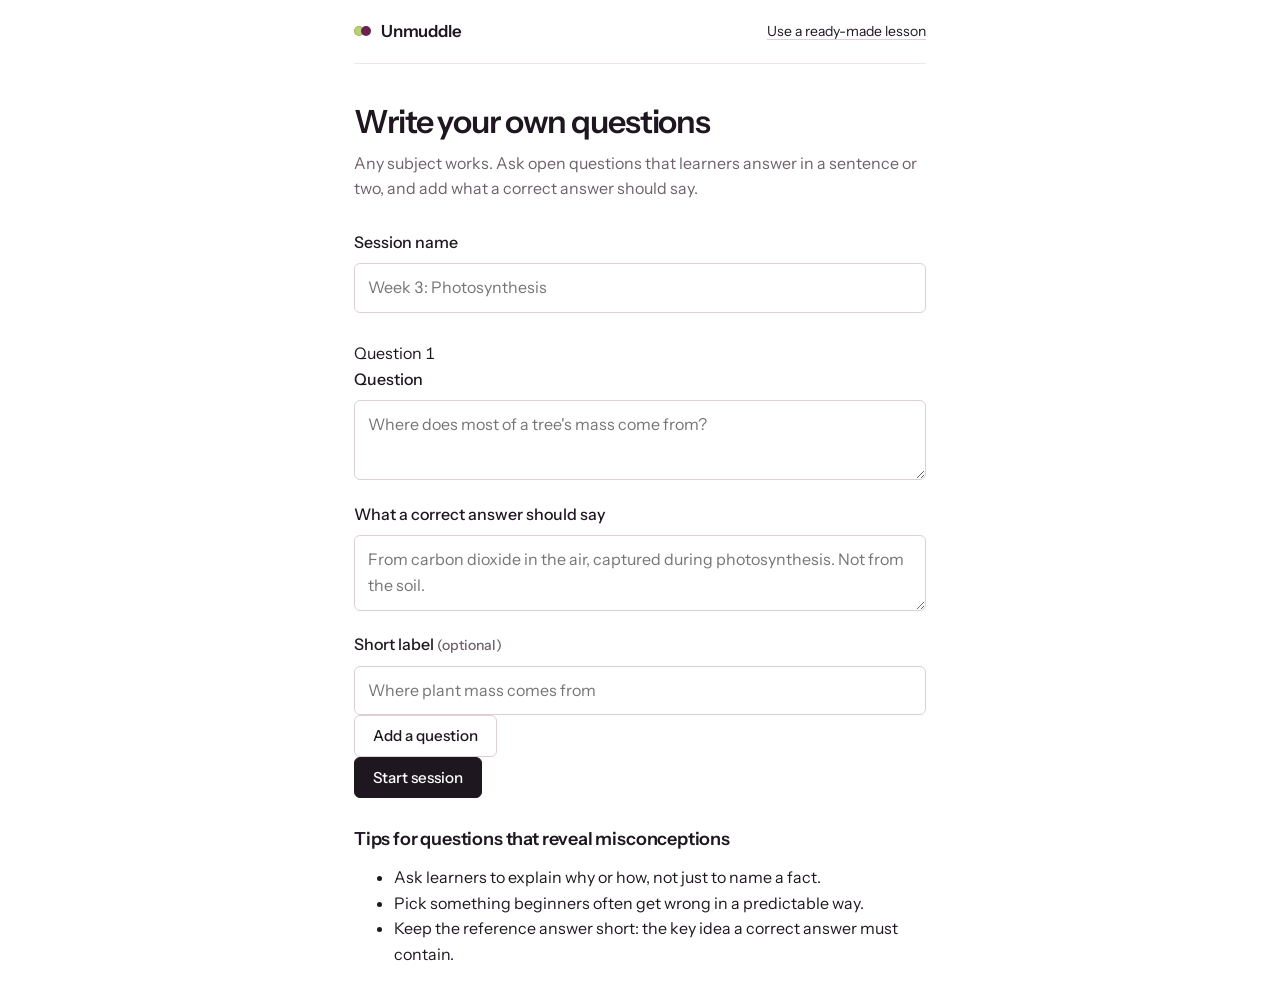
==== web/create.html @ d793257a "Add page for writing your own questions" ====
<!DOCTYPE html>
<html lang="en">
<head>
  <meta charset="utf-8">
  <meta name="viewport" content="width=device-width, initial-scale=1">
  <title>Write your own questions | Unmuddle</title>
  <link rel="preconnect" href="https://fonts.googleapis.com">
  <link rel="preconnect" href="https://fonts.gstatic.com" crossorigin>
  <link href="https://fonts.googleapis.com/css2?family=Instrument+Sans:wght@400;500;600&display=swap" rel="stylesheet">
  <link rel="icon" href="favicon.svg" type="image/svg+xml">
  <link rel="stylesheet" href="style.css">
</head>
<body>
  <div class="wrap narrow">
    <header class="topbar">
      <a class="wordmark" href="/"><span class="mark" aria-hidden="true"><i></i><i></i></span>Unmuddle</a>
      <a class="small" href="/#lessons">Use a ready-made lesson</a>
    </header>

    <main>
      <div class="page-head reveal">
        <h1>Write your own questions</h1>
        <p>Any subject works. Ask open questions that learners answer in a sentence or two, and add what a correct answer should say.</p>
      </div>

      <form id="create-form" novalidate>
        <div class="q-field reveal" style="--i:1">
          <label for="title">Session name</label>
          <input type="text" id="title" maxlength="80" placeholder="Week 3: Photosynthesis" required>
        </div>

        <div id="questions"></div>

        <div class="reveal" style="--i:3">
          <button class="btn ghost" type="button" id="add-btn">Add a question</button>
          <span class="muted small" id="count-note" style="margin-left:10px"></span>
        </div>

        <div class="create-submit reveal" style="--i:4">
          <button class="btn" type="submit" id="submit-btn">Start session</button>
          <p class="error" id="form-error" role="alert"></p>
        </div>
      </form>

      <aside class="tips reveal" style="--i:5">
        <h3>Tips for questions that reveal misconceptions</h3>
        <ul>
          <li>Ask learners to explain why or how, not just to name a fact.</li>
          <li>Pick something beginners often get wrong in a predictable way.</li>
          <li>Keep the reference answer short: the key idea a correct answer must contain.</li>
        </ul>
      </aside>
    </main>
  </div>

  <script src="common.js"></script>
  <script>
    const MAX = 5;
    const list = document.getElementById("questions");
    const addBtn = document.getElementById("add-btn");
    const note = document.getElementById("count-note");
    let nextId = 1;

    function renumber() {
      const cards = [...list.querySelectorAll(".q-card")];
      cards.forEach((card, i) => {
        card.querySelector(".q-num").textContent = `Question ${i + 1}`;
        card.querySelector(".remove").hidden = cards.length === 1;
      });
      addBtn.disabled = cards.length >= MAX;
      note.textContent = cards.length >= MAX ? `${MAX} questions is the limit.` : "";
    }

    function addQuestion(focus = true) {
      const id = nextId++;
      const card = document.createElement("section");
      card.className = "q-card reveal";
      card.innerHTML = `
        <div class="q-card-head">
          <span class="q-num"></span>
          <button class="remove" type="button" aria-label="Remove this question">Remove</button>
        </div>
        <label for="text-${id}">Question</label>
        <textarea id="text-${id}" data-role="text" maxlength="600" style="min-height:80px"
          placeholder="Where does most of a tree's mass come from?"></textarea>
        <label for="ref-${id}" style="margin-top:14px">What a correct answer should say</label>
        <textarea id="ref-${id}" data-role="ref" maxlength="1000" style="min-height:70px"
          placeholder="From carbon dioxide in the air, captured during photosynthesis. Not from the soil."></textarea>
        <label for="topic-${id}" style="margin-top:14px">Short label <span class="muted small">(optional)</span></label>
        <input type="text" id="topic-${id}" data-role="topic" maxlength="60" placeholder="Where plant mass comes from">`;
      card.querySelector(".remove").addEventListener("click", () => {
        card.classList.add("leaving");
        const done = () => { card.remove(); renumber(); };
        reducedMotion() ? done() : card.addEventListener("animationend", done, { once: true });
      });
      list.appendChild(card);
      renumber();
      if (focus) card.querySelector("textarea").focus();
    }

    addBtn.addEventListener("click", () => addQuestion());

    document.getElementById("create-form").addEventListener("submit", async (ev) => {
      ev.preventDefault();
      const err = document.getElementById("form-error");
      const btn = document.getElementById("submit-btn");
      err.textContent = "";
      const title = document.getElementById("title").value.trim();
      const questions = [...list.querySelectorAll(".q-card")].map(card => ({
        text: card.querySelector('[data-role="text"]').value.trim(),
        reference_answer: card.querySelector('[data-role="ref"]').value.trim(),
        topic: card.querySelector('[data-role="topic"]').value.trim(),
      }));

      if (!title) { err.textContent = "Give the session a name."; document.getElementById("title").focus(); return; }
      const bad = questions.findIndex(q => q.text.length < 5 || !q.reference_answer);
      if (bad !== -1) {
        err.textContent = `Question ${bad + 1} needs a question and a correct answer.`;
        list.querySelectorAll(".q-card")[bad].querySelector(questions[bad].text.length < 5 ? '[data-role="text"]' : '[data-role="ref"]').focus();
        return;
      }

      btn.disabled = true;
      btn.textContent = "Starting…";
      try {
        const { code } = await api("/api/sessions/custom", { method: "POST", body: JSON.stringify({ title, questions }) });
        location.href = `dashboard.html?code=${code}`;
      } catch (e) {
        err.textContent = e.message;
        btn.disabled = false;
        btn.textContent = "Start session";
      }
    });

    addQuestion(false);
    stagger(document.querySelector("main"));
  </script>
</body>
</html>
---- web/style.css ----
/* Unmuddle: quiet, professional UI. Colour is used only for meaning:
   soft green = muddled, plum = cleared. */
:root {
  --bg: #ffffff;
  --surface: #faf7f8;
  --ink: #1f1720;
  --ink-2: #3d3239;
  --muted: #6e6169;
  --line: #efe6ea;
  --line-strong: #dccfd6;
  --muddle: #b9d175;
  --muddle-edge: rgba(92, 118, 26, 0.3);
  --muddle-text: #5a6e1c;
  --muddle-soft: #f5f9e9;
  --clear: #6b2152;
  --clear-soft: #f6eaf1;
  --danger: #b42318;
  --focus: #6b2152;
  --radius: 10px;
  --radius-sm: 6px;
  --font: "Instrument Sans", ui-sans-serif, system-ui, -apple-system, "Segoe UI", sans-serif;
  --ease: cubic-bezier(0.2, 0.7, 0.2, 1);
}

* { box-sizing: border-box; }
html { -webkit-text-size-adjust: 100%; }

body {
  margin: 0;
  background: var(--bg);
  color: var(--ink);
  font: 400 16px/1.6 var(--font);
  font-feature-settings: "tnum" 1;
  -webkit-font-smoothing: antialiased;
}

h1, h2, h3 { margin: 0; font-weight: 600; letter-spacing: -0.02em; line-height: 1.15; }
h1 { font-size: clamp(2.1rem, 4.6vw, 3.25rem); letter-spacing: -0.035em; }
h2 { font-size: 1.375rem; }
h3 { font-size: 1.125rem; letter-spacing: -0.01em; }
p { margin: 0; }
a { color: inherit; text-underline-offset: 3px; text-decoration-color: var(--line-strong); }
a:hover { text-decoration-color: currentColor; }

:focus-visible { outline: 2px solid var(--focus); outline-offset: 2px; border-radius: 4px; }

.wrap { max-width: 1040px; margin: 0 auto; padding: 0 24px; }
.narrow { max-width: 620px; }
.muted { color: var(--muted); }
.small { font-size: 0.875rem; }
.error { color: var(--danger); font-size: 0.925rem; min-height: 1.4em; margin-top: 10px; }

/* Header */
.topbar {
  display: flex; align-items: center; justify-content: space-between; gap: 16px;
  padding: 18px 0; border-bottom: 1px solid var(--line);
}
.wordmark { display: inline-flex; align-items: center; gap: 10px; font-weight: 600; font-size: 1.05rem; text-decoration: none; letter-spacing: -0.01em; }
.mark { display: inline-flex; }
.mark i { width: 10px; height: 10px; border-radius: 50%; background: var(--muddle); box-shadow: inset 0 0 0 1px var(--muddle-edge); display: block; }
.mark i + i { background: var(--clear); box-shadow: none; margin-left: -3px; }

/* Buttons and fields */
.btn {
  display: inline-flex; align-items: center; justify-content: center; gap: 8px;
  font: 500 0.95rem/1 var(--font); padding: 12px 18px; border-radius: var(--radius-sm);
  border: 1px solid var(--ink); background: var(--ink); color: #fff; cursor: pointer; text-decoration: none;
  transition: background 0.15s ease, border-color 0.15s ease, transform 0.15s var(--ease);
}
.btn:hover { background: #352a33; }
.btn:active { transform: translateY(1px); }
.btn.ghost { background: var(--bg); color: var(--ink); border-color: var(--line-strong); }
.btn.ghost:hover { background: var(--surface); }
.btn.clear { background: var(--clear); border-color: var(--clear); }
.btn.clear:hover { background: #561a42; }
.btn[disabled] { opacity: 0.6; cursor: default; }

label { display: block; font-weight: 500; margin-bottom: 8px; }
input[type="text"], textarea {
  width: 100%; font: inherit; color: var(--ink); background: var(--bg);
  border: 1px solid var(--line-strong); border-radius: var(--radius-sm); padding: 11px 13px;
  transition: border-color 0.15s ease, box-shadow 0.15s ease;
}
input[type="text"]:focus, textarea:focus { border-color: var(--focus); box-shadow: 0 0 0 3px rgba(107, 33, 82, 0.15); outline: none; }
textarea { min-height: 104px; resize: vertical; }

/* Landing */
.hero { display: grid; grid-template-columns: 1.05fr 0.95fr; gap: 56px; align-items: center; padding: 72px 0 80px; }
.lead { font-size: 1.125rem; color: var(--ink-2); margin: 20px 0 32px; max-width: 32em; }
.actions { display: flex; flex-wrap: wrap; gap: 10px; }

.section { padding: 56px 0; border-top: 1px solid var(--line); }
.section-head { display: grid; grid-template-columns: 1fr 1.6fr; gap: 40px; }
.section-head p { color: var(--muted); margin-top: 8px; }

.lessons { list-style: none; margin: 0; padding: 0; border-top: 1px solid var(--line); }
.lessons li { border-bottom: 1px solid var(--line); }
.lesson-btn {
  width: 100%; display: grid; grid-template-columns: 2.5rem 1fr auto; gap: 12px; align-items: center;
  background: none; border: 0; padding: 15px 8px; font: inherit; color: inherit; text-align: left; cursor: pointer;
  transition: background 0.15s ease, padding 0.2s var(--ease);
}
.lesson-btn:hover { background: var(--surface); padding-left: 14px; }
.lesson-num { color: var(--muted); font-size: 0.9rem; }
.lesson-title { font-weight: 500; }
.lesson-go { color: var(--muted); font-size: 0.875rem; opacity: 0; transition: opacity 0.15s ease; }
.lesson-btn:hover .lesson-go, .lesson-btn:focus-visible .lesson-go { opacity: 1; }

.steps { list-style: none; margin: 0; padding: 0; counter-reset: step; border-top: 1px solid var(--line); }
.steps li { counter-increment: step; display: grid; grid-template-columns: 2.5rem 1fr; padding: 12px 8px; border-bottom: 1px solid var(--line); color: var(--ink-2); }
.steps li::before { content: counter(step); color: var(--muted); font-size: 0.9rem; padding-top: 1px; }

.join-inline { display: flex; gap: 8px; }
.join-inline input { width: 9.5rem; text-transform: uppercase; letter-spacing: 0.12em; font-weight: 500; padding: 9px 12px; }
.join-inline .btn { padding: 9px 14px; }
.join-inline input::placeholder { text-transform: none; letter-spacing: 0; font-weight: 400; }

/* Dots: one per learner */
.dots { display: flex; flex-wrap: wrap; gap: 6px; margin: 14px 0; min-height: 12px; }
.dot { width: 12px; height: 12px; border-radius: 50%; background: var(--muddle); box-shadow: inset 0 0 0 1px var(--muddle-edge); transition: background-color 0.7s var(--ease), box-shadow 0.7s var(--ease); }
.dot.fixed { background: var(--clear); box-shadow: none; }
.dot.neutral { background: var(--line-strong); box-shadow: none; }
.dot.pop { animation: pop 0.45s var(--ease) both; }
.dot.just-fixed { animation: settle 0.7s var(--ease); }

/* Myth card */
.myth { background: var(--bg); border: 1px solid var(--line); border-radius: var(--radius); padding: 22px 24px; }
.myth + .myth { margin-top: 12px; }
.myth-head { display: flex; justify-content: space-between; gap: 20px; align-items: baseline; }
.myth-title { font-weight: 600; }
.myth-count { font-size: 1.5rem; font-weight: 600; color: var(--ink); white-space: nowrap; letter-spacing: -0.02em; }
.myth-count small { font-size: 0.85rem; font-weight: 400; color: var(--muted); letter-spacing: 0; }
.share { height: 3px; background: var(--surface); border-radius: 3px; overflow: hidden; margin-top: 12px; }
.share span { display: block; height: 100%; background: #a6c25c; border-radius: 3px; transform-origin: left; animation: grow 0.9s var(--ease) both; animation-delay: calc(var(--i, 0) * 70ms + 200ms); }
.why { margin-top: 12px; color: var(--ink-2); }
.fix { border-left: 2px solid var(--clear); padding: 2px 0 2px 16px; margin-top: 16px; }
.fix-label { font-size: 0.85rem; font-weight: 600; color: var(--clear); margin-bottom: 2px; }
.quotes { list-style: none; padding: 0; margin: 10px 0 0; color: var(--muted); font-size: 0.925rem; }
.quotes li { padding: 6px 0 6px 14px; border-left: 2px solid var(--line); margin-top: 4px; }
.check { margin-top: 16px; padding-top: 14px; border-top: 1px solid var(--line); font-size: 0.925rem; color: var(--muted); }
.fixed-count { color: var(--clear); font-weight: 600; }

details summary { cursor: pointer; font-weight: 500; font-size: 0.925rem; margin-top: 14px; color: var(--ink-2); list-style: none; }
details summary::-webkit-details-marker { display: none; }
details summary::before { content: "+"; display: inline-block; width: 1.1em; color: var(--muted); transition: transform 0.2s var(--ease); }
details[open] summary::before { transform: rotate(45deg); }
details[open] > :not(summary) { animation: rise 0.3s var(--ease) both; }

/* Dashboard */
.session-bar { display: grid; grid-template-columns: 1fr auto; gap: 40px; align-items: start; padding: 40px 0; }
.session-title { font-size: clamp(1.6rem, 3.4vw, 2.25rem); }
.live { display: flex; flex-wrap: wrap; align-items: center; gap: 32px; margin-top: 28px; }
.live-count { font-size: 3rem; font-weight: 600; line-height: 1; letter-spacing: -0.04em; }
.live-label { color: var(--muted); font-size: 0.925rem; margin-top: 6px; display: flex; align-items: center; gap: 8px; }
.live-dot { width: 7px; height: 7px; border-radius: 50%; background: var(--clear); animation: breathe 2s ease-in-out infinite; }
.join-card { display: flex; gap: 18px; align-items: center; border: 1px solid var(--line); border-radius: var(--radius); padding: 14px 18px 14px 14px; }
.join-card img { width: 124px; height: 124px; display: block; }
.code { font-size: 2rem; font-weight: 600; letter-spacing: 0.14em; margin: 2px 0 4px; }

.progress[hidden] { display: none; }
.progress { display: flex; flex-direction: column; gap: 6px; margin-top: 16px; font-size: 0.925rem; color: var(--muted); }
.progress div { display: flex; align-items: center; gap: 10px; opacity: 0.45; transition: opacity 0.3s ease, color 0.3s ease; }
.progress div::before { content: ""; width: 8px; height: 8px; border-radius: 50%; border: 1.5px solid currentColor; transition: background 0.3s ease; }
.progress div.active { opacity: 1; color: var(--ink); }
.progress div.active::before { animation: breathe 1.2s ease-in-out infinite; background: var(--muddle); border-color: var(--muddle-text); }
.progress div.done { opacity: 1; }
.progress div.done::before { background: var(--clear); border-color: var(--clear); }

.notice { border: 1px solid #dde8bd; background: var(--muddle-soft); border-radius: var(--radius-sm); padding: 10px 14px; font-size: 0.925rem; margin-bottom: 8px; }

.question-block { padding: 40px 0; border-top: 1px solid var(--line); }
.question-block > header { margin-bottom: 20px; max-width: 44em; }
.question-text { margin-top: 6px; color: var(--muted); }
.score-line { margin-top: 10px; font-size: 0.925rem; color: var(--ink-2); }
.all-right { border: 1px solid #e6c9da; background: var(--clear-soft); border-radius: var(--radius); padding: 16px 20px; color: var(--clear); font-weight: 500; }
.one-offs { margin-top: 16px; }

.empty { padding: 8px 0 64px; color: var(--muted); max-width: 34em; }

/* Learner */
.page-head { padding: 40px 0 28px; }
.page-head h1 { font-size: 2rem; }
.page-head p { margin-top: 10px; color: var(--muted); }
.q-field { margin-bottom: 28px; }
.q-field .topic { color: var(--muted); font-size: 0.85rem; margin-bottom: 4px; }
.result { border: 1px solid var(--line); border-radius: var(--radius); padding: 20px 22px; margin-bottom: 12px; }
.result h3 { margin-top: 10px; }
.result .your { color: var(--muted); font-size: 0.925rem; margin: 6px 0 12px; }
.tag { display: inline-flex; align-items: center; gap: 6px; font-weight: 500; font-size: 0.85rem; }
.tag.ok { color: var(--clear); }
.tag.muddled { color: var(--muddle-text); }
.tag::before { content: ""; width: 8px; height: 8px; border-radius: 50%; background: currentColor; }
.followup { margin-top: 16px; padding-top: 16px; border-top: 1px solid var(--line); }
.followup .btn { margin-top: 10px; }
.success { display: flex; gap: 12px; align-items: flex-start; color: var(--clear); }
.success svg { flex: none; width: 22px; height: 22px; }
.success path { stroke-dasharray: 24; stroke-dashoffset: 24; animation: draw 0.5s 0.15s var(--ease) forwards; }
.success circle { animation: pop 0.4s var(--ease) both; transform-origin: center; transform-box: fill-box; }
.waiting { display: flex; gap: 14px; align-items: center; padding: 8px 0 24px; color: var(--ink-2); }
.waiting .dots { margin: 0; flex: none; flex-wrap: nowrap; }
.waiting .dot { animation: wave 1.4s ease-in-out infinite; }
.waiting .dot:nth-child(2) { animation-delay: 0.15s; }
.waiting .dot:nth-child(3) { animation-delay: 0.3s; }

footer { padding: 32px 0 48px; color: var(--muted); font-size: 0.875rem; border-top: 1px solid var(--line); }

/* Dot-grid texture: a quiet echo of the one-dot-per-learner idea */
.grid-bg {
  background-image: radial-gradient(circle, var(--line) 1px, transparent 1.2px);
  background-size: 18px 18px;
}

/* Hero visual: wrong answers drift, group by meaning, then turn plum */
.viz {
  position: relative; aspect-ratio: 1 / 0.86; border: 1px solid var(--line); border-radius: 14px;
  overflow: hidden; background-color: var(--bg);
}
.viz-dot {
  position: absolute; left: 0; top: 0; width: 12px; height: 12px; margin: -6px 0 0 -6px; border-radius: 50%;
  background: var(--line-strong);
  transition: transform 1.6s var(--ease), background-color 0.6s ease;
  will-change: transform;
}
.viz-dot.muddled { background: var(--muddle); box-shadow: inset 0 0 0 1px var(--muddle-edge); }
.viz-dot.fixed { background: var(--clear); box-shadow: none; }
.viz-label {
  position: absolute; left: 0; top: 0; transform: translate(-50%, 0); white-space: nowrap;
  font-size: 0.8rem; color: var(--ink-2); background: rgba(255, 255, 255, 0.92); padding: 2px 8px; border-radius: 999px;
  border: 1px solid var(--line); opacity: 0; transition: opacity 0.6s ease;
}
.viz-label b { font-weight: 600; color: var(--muddle-text); margin-left: 4px; transition: color 0.6s ease; }
.viz-label.show { opacity: 1; }
.viz-label.done b { color: var(--clear); }
.viz-caption { display: flex; align-items: center; justify-content: space-between; gap: 12px; margin-top: 12px; font-size: 0.875rem; color: var(--muted); }
.viz-steps { display: flex; gap: 6px; }
.viz-steps i { width: 18px; height: 3px; border-radius: 2px; background: var(--line); transition: background 0.4s ease; }
.viz-steps i.on { background: var(--ink); }
.viz-phase { transition: opacity 0.3s ease; }

/* Scroll reveal */
.on-scroll { opacity: 0; transform: translateY(12px); transition: opacity 0.7s var(--ease), transform 0.7s var(--ease); }
.on-scroll.seen { opacity: 1; transform: none; }

/* Class map: every learner, grouped by what they believe */
.class-map { border: 1px solid var(--line); border-radius: var(--radius); padding: 18px 20px; margin-bottom: 8px; }
.class-map h2 { font-size: 1rem; }
.class-map .legend { display: flex; flex-wrap: wrap; gap: 16px; font-size: 0.85rem; color: var(--muted); margin-top: 4px; }
.class-map .legend span { display: inline-flex; align-items: center; gap: 6px; }
.class-map .legend i { width: 9px; height: 9px; border-radius: 50%; background: var(--muddle); box-shadow: inset 0 0 0 1px var(--muddle-edge); display: inline-block; }
.class-map .legend i.r { background: transparent; box-shadow: inset 0 0 0 1.5px var(--clear); }
.class-map .legend i.f { background: var(--clear); box-shadow: none; }
.map-row { display: grid; grid-template-columns: 11rem 1fr; gap: 16px; align-items: center; padding: 10px 0; border-top: 1px solid var(--line); margin-top: 12px; }
.map-row + .map-row { margin-top: 0; }
.map-row a { font-size: 0.9rem; font-weight: 500; text-decoration: none; }
.map-row a:hover { text-decoration: underline; }
.map-groups { display: flex; flex-wrap: wrap; gap: 4px 14px; align-items: center; }
.map-group { display: flex; gap: 3px; }
.map-group .dot { width: 10px; height: 10px; }
.map-group.right .dot { background: transparent; box-shadow: inset 0 0 0 1.5px var(--clear); }

@media (max-width: 640px) {
  .map-row { grid-template-columns: 1fr; gap: 6px; }
}

/* Motion */
.reveal { animation: rise 0.55s var(--ease) both; animation-delay: calc(var(--i, 0) * 70ms); }

@keyframes rise { from { opacity: 0; transform: translateY(8px); } to { opacity: 1; transform: none; } }
@keyframes pop { 0% { transform: scale(0); } 70% { transform: scale(1.18); } 100% { transform: scale(1); } }
@keyframes settle { 40% { transform: scale(1.3); } 100% { transform: scale(1); } }
@keyframes grow { from { transform: scaleX(0); } to { transform: scaleX(1); } }
@keyframes draw { to { stroke-dashoffset: 0; } }
@keyframes breathe { 50% { opacity: 0.35; } }
@keyframes wave { 0%, 60%, 100% { transform: translateY(0); background: var(--muddle); } 30% { transform: translateY(-5px); background: var(--clear); } }

@media (max-width: 820px) {
  .hero, .session-bar, .section-head { grid-template-columns: 1fr; gap: 28px; }
  .hero { padding: 40px 0 56px; }
  .join-card img { width: 96px; height: 96px; }
  .topbar .join-inline input { width: 7.5rem; }
}

@media (prefers-reduced-motion: reduce) {
  .on-scroll { opacity: 1; transform: none; }
  *, *::before, *::after { animation-duration: 0.01ms !important; animation-iteration-count: 1 !important; animation-delay: 0ms !important; transition-duration: 0.01ms !important; }
}
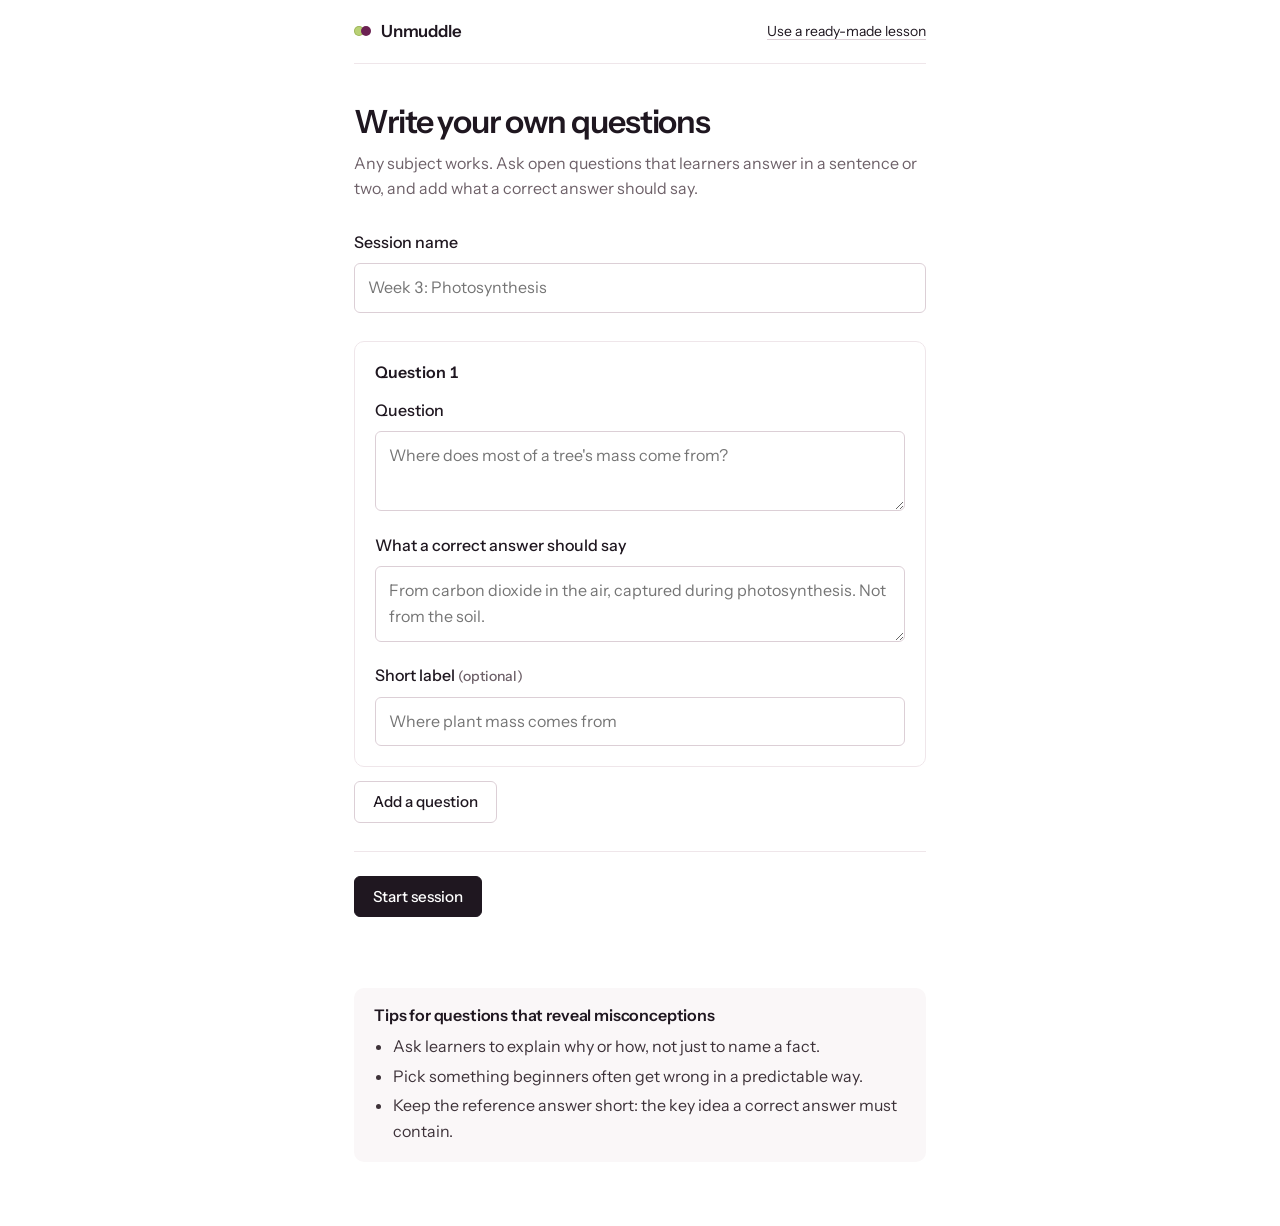
==== commit 8339e260: "Show example placeholders only on the first question and clear errors on edit" ====
--- a/web/create.html
+++ b/web/create.html
@@ -73,6 +73,10 @@
 
     function addQuestion(focus = true) {
       const id = nextId++;
+      // Only the first question shows an example, so later ones don't look filled in.
+      const ex = list.children.length === 0
+        ? { q: "Where does most of a tree's mass come from?", r: "From carbon dioxide in the air, captured during photosynthesis. Not from the soil.", t: "Where plant mass comes from" }
+        : { q: "", r: "", t: "" };
       const card = document.createElement("section");
       card.className = "q-card reveal";
       card.innerHTML = `
@@ -82,12 +86,12 @@
         </div>
         <label for="text-${id}">Question</label>
         <textarea id="text-${id}" data-role="text" maxlength="600" style="min-height:80px"
-          placeholder="Where does most of a tree's mass come from?"></textarea>
+          placeholder="${ex.q}"></textarea>
         <label for="ref-${id}" style="margin-top:14px">What a correct answer should say</label>
         <textarea id="ref-${id}" data-role="ref" maxlength="1000" style="min-height:70px"
-          placeholder="From carbon dioxide in the air, captured during photosynthesis. Not from the soil."></textarea>
+          placeholder="${ex.r}"></textarea>
         <label for="topic-${id}" style="margin-top:14px">Short label <span class="muted small">(optional)</span></label>
-        <input type="text" id="topic-${id}" data-role="topic" maxlength="60" placeholder="Where plant mass comes from">`;
+        <input type="text" id="topic-${id}" data-role="topic" maxlength="60" placeholder="${ex.t}">`;
       card.querySelector(".remove").addEventListener("click", () => {
         card.classList.add("leaving");
         const done = () => { card.remove(); renumber(); };
@@ -99,6 +103,11 @@
     }
 
     addBtn.addEventListener("click", () => addQuestion());
+
+    // Clear the error as soon as the leader starts fixing things.
+    document.getElementById("create-form").addEventListener("input", () => {
+      document.getElementById("form-error").textContent = "";
+    });
 
     document.getElementById("create-form").addEventListener("submit", async (ev) => {
       ev.preventDefault();
--- a/web/style.css
+++ b/web/style.css
@@ -204,6 +204,23 @@
 
 footer { padding: 32px 0 48px; color: var(--muted); font-size: 0.875rem; border-top: 1px solid var(--line); }
 
+/* Write your own questions */
+.q-card { border: 1px solid var(--line); border-radius: var(--radius); padding: 18px 20px 20px; margin-bottom: 14px; }
+.q-card-head { display: flex; justify-content: space-between; align-items: center; margin-bottom: 12px; }
+.q-num { font-weight: 600; }
+.remove { background: none; border: 0; padding: 4px 6px; font: inherit; font-size: 0.875rem; color: var(--muted); cursor: pointer; border-radius: var(--radius-sm); }
+.remove:hover { color: var(--danger); background: var(--surface); }
+.q-card.leaving { animation: leave 0.25s var(--ease) forwards; }
+.create-submit { margin-top: 28px; padding-top: 24px; border-top: 1px solid var(--line); }
+.tips { margin: 40px 0 64px; padding: 18px 20px; background: var(--surface); border-radius: var(--radius); }
+.tips h3 { font-size: 1rem; }
+.tips ul { margin: 10px 0 0; padding-left: 1.2em; color: var(--ink-2); }
+.tips li + li { margin-top: 4px; }
+.own-questions { margin-top: 18px; font-size: 0.95rem; color: var(--muted); }
+.own-questions a { color: var(--clear); font-weight: 500; }
+
+@keyframes leave { to { opacity: 0; transform: translateY(-6px) scale(0.98); } }
+
 /* Dot-grid texture: a quiet echo of the one-dot-per-learner idea */
 .grid-bg {
   background-image: radial-gradient(circle, var(--line) 1px, transparent 1.2px);
